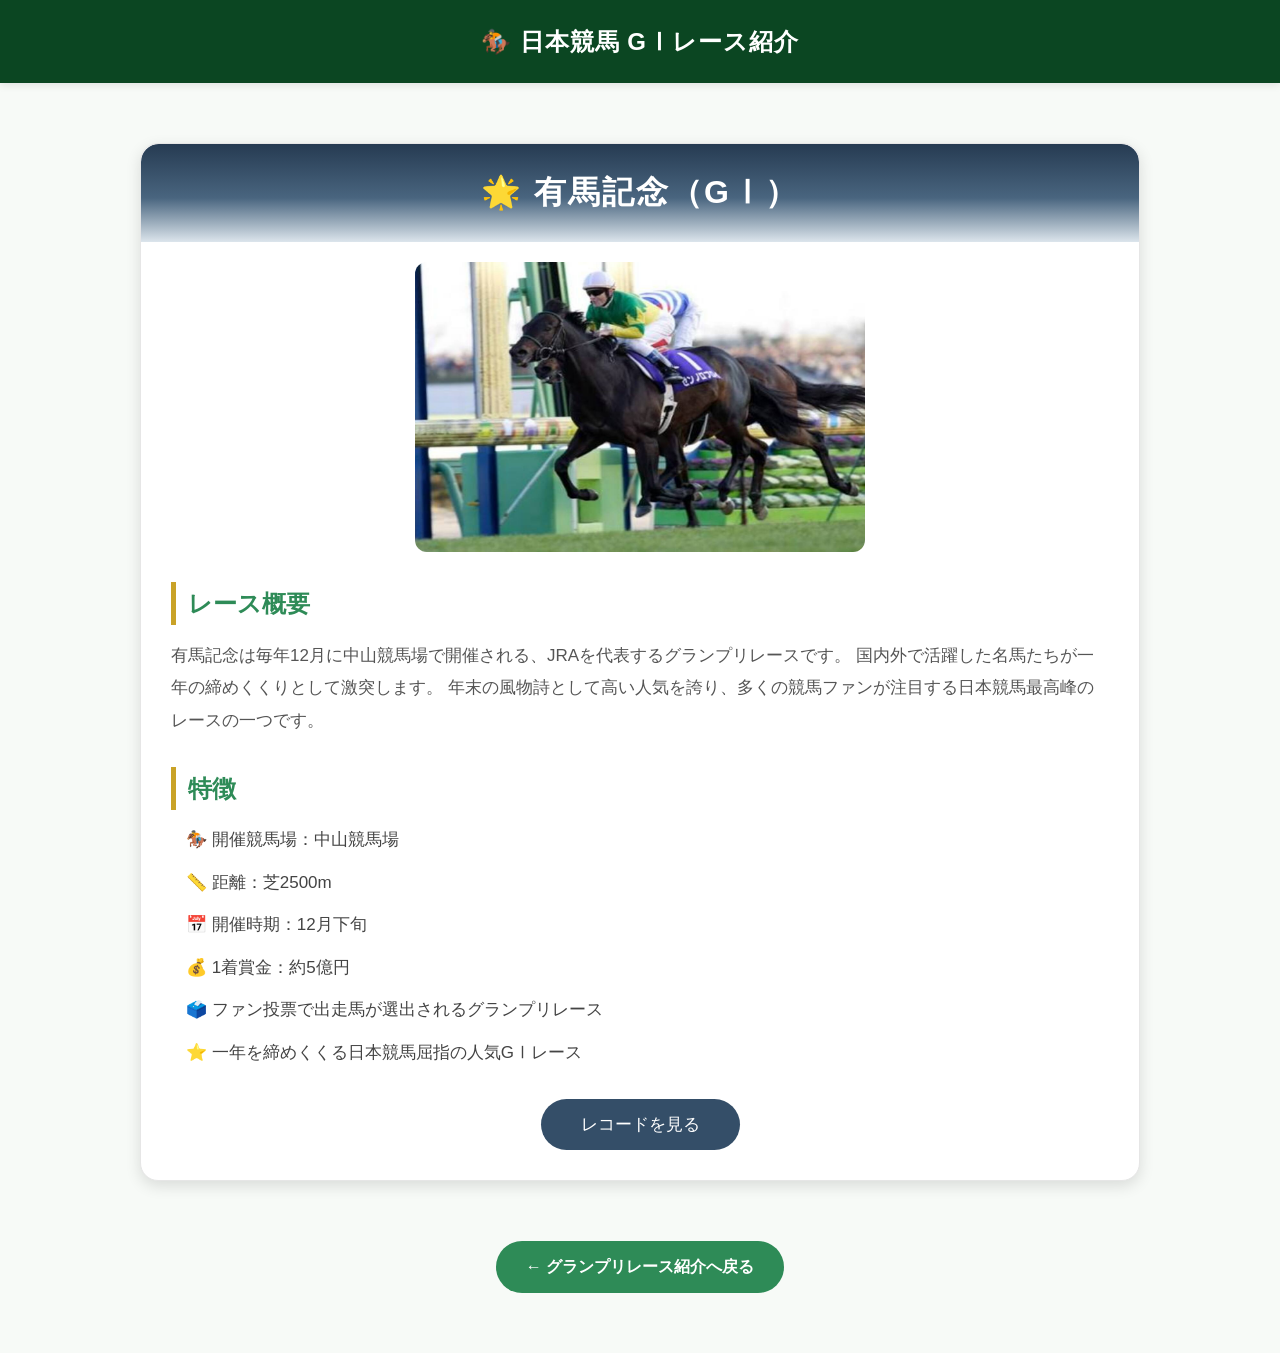
==== arima.html @ 8b12af75 "Add files via upload" ====
<!DOCTYPE html>
<html lang="ja">

<head>
    <meta charset="UTF-8">
    <title>有馬記念</title>
    <link rel="stylesheet" href="style.css">
</head>

<body>

<header class="subHeader">
    <h1>🏇 日本競馬 GⅠレース紹介</h1>
</header>

<div class="card">

    <h2>🌟 有馬記念（GⅠ）</h2>

    <img src="img/ゼンノロブロイ.jpg" class="detailImage" alt="有馬記念">

    <h3>レース概要</h3>

    <p>
        有馬記念は毎年12月に中山競馬場で開催される、JRAを代表するグランプリレースです。
        国内外で活躍した名馬たちが一年の締めくくりとして激突します。
        年末の風物詩として高い人気を誇り、多くの競馬ファンが注目する日本競馬最高峰のレースの一つです。
    </p>

    <h3>特徴</h3>

    <ul>
        <li>🏇 開催競馬場：中山競馬場</li>
        <li>📏 距離：芝2500m</li>
        <li>📅 開催時期：12月下旬</li>
        <li>💰 1着賞金：約5億円</li>
        <li>🗳️ ファン投票で出走馬が選出されるグランプリレース</li>
        <li>⭐ 一年を締めくくる日本競馬屈指の人気GⅠレース</li>
    </ul>

    <button class="recordBtn" onclick="toggleRecord('record6', this)">
    レコードを見る
    </button>

    <div class="record" id="record6">
        <div class="recordBox">
            <div class="recordText">
                <p><strong>⏱ レコードタイム</strong><br>2分29秒5</p>
                <p><strong>🐎 記録した馬</strong><br>ゼンノロブロイ</p>
                <p><strong>🏇 騎手</strong><br>Ｏ.ペリエ</p>
                <p><strong>📅 達成年</strong><br>2004年</p>
            </div>
            <div class="recordImage">
                <iframe
                    src="https://www.youtube.com/embed/xOiXcCdcFXk"
                    title="有馬記念 レコード動画"
                    allow="accelerometer; autoplay; clipboard-write; encrypted-media; gyroscope; picture-in-picture"
                    allowfullscreen>
                </iframe>
            </div>
        </div>
    </div>
</div>

<a href="index.html#Guranpuri-races" class="backBtn">
    ← グランプリレース紹介へ戻る
</a>

<button id="pageTopBtn" onclick="window.scrollTo({top: 0, behavior: 'smooth'});">▲</button>

</body>

<script src="script.js"></script>

</html>
---- style.css ----
/* ==========================================
   全体・共通設定
   ========================================== */
*{
    margin:0;
    padding:0;
    box-sizing:border-box;
}

html{
    /* リンクをクリックした時に滑らかにスクロールさせる設定 */
    scroll-behavior:smooth;
}

body{
    font-family:"Yu Gothic","Meiryo",sans-serif;
    background:#f7faf7;
    color:#444;
    line-height:1.8;
}


/* ==========================================
   メインビジュアル（ヒーローヘッダー）
   ========================================== */
.hero{
    position:relative;
    width:100%;
    height:600px;
    overflow:hidden;
    background-size:cover;
    background-position:center 17%;
    background-repeat:no-repeat;
    transition:background-image .5s ease;
}

/* 4枚の画像を横一列に並べるための設定 */
.heroSlider {
    display: flex;
    width: 500%;
    height: 100%;
    transition: transform 0.8s ease-in-out;
}

/* 1枚1枚のスライドの大きさを固定 */
.slide {
    width: 100%;
    height: 100%;
    background-size: cover;
    background-position: center 17%;
    background-repeat: no-repeat;
}

/* 画像の上に薄い黒のモヤをかけて文字を読みやすくするレイヤー */
.heroOverlay{
    position:absolute;
    inset:0;
    background:rgba(0,0,0,.20);
}

/* メイン画像の中央に配置するタイトル文字 */
.heroText{
    position:absolute;
    top:50%;
    left:50%;
    transform:translate(-50%,-50%);
    width:100%;
    text-align:center;
    color:white;
    z-index:2;
}

.heroText h1{
    font-size:56px;
    margin-bottom:15px;
    text-shadow:2px 2px 10px rgba(0,0,0,.5);
}

.heroText p{
    font-size:24px;
    letter-spacing:2px;
}

/* スライダーの「前へ」「次へ」矢印ボタン */
.prev,
.next{
    position:absolute;
    top:50%;
    transform:translateY(-50%);
    width:42px;
    height:42px;
    border:none;
    border-radius:50%;
    background:rgba(255,255,255,.75);
    color:#2E8B57;
    font-size:22px;
    cursor:pointer;
    z-index:3;
    transition:.3s;
}

.prev{
    left:20px;
}

.next{
    right:20px;
}

/* 矢印ボタンにホバーした時の演出 */
.prev:hover,
.next:hover{
    background:white;
    transform:translateY(-50%) scale(1.05);
}

/* スライダー下部にある現在地を示すドット（丸ぽち）の並び */
.dots{
    position:absolute;
    bottom:25px;
    left:50%;
    transform:translateX(-50%);
    display:flex;
    gap:12px;
    z-index:3;
}

.dot{
    width:10px;
    height:10px;
    border-radius:50%;
    background:rgba(255,255,255,.5);
    transition:.3s;
    cursor:pointer;
}

/* 現在表示中のスライドに対応するドットの強調表示 */
.dot.active{
    background:white;
    transform:scale(1.2);
}


/* ==========================================
   ナビゲーションメニュー
   ========================================== */
nav{
    background:white;
    border-bottom:1px solid #ddd;
}

/* メニューのリンクを中央に横並びにする設定 */
nav ul{
    list-style:none;
    display:flex;
    justify-content:center;
}

nav li{
    margin:0 20px;
}

nav a{
    display:block;
    padding:18px;
    text-decoration:none;
    color:#2E8B57;
    font-weight:bold;
    transition:.3s;
}

/* メニューにカーソルを乗せた時に金色に変える設定 */
nav a:hover{
    color:#d4af37;
}


/* ==========================================
   イントロダクション（GⅠとは）
   ========================================== */
/* 文章と画像を左右に綺麗に並べる設定 */
.intro{
    width:90%;
    max-width:1100px;
    margin:60px auto;
    display:flex;
    justify-content:space-between;
    align-items:center;
    gap:40px;
}

.introText{
    flex:1;
}

.introText h2{
    color:#344E68;
    font-size:34px;
    margin-bottom:20px;
    border-left:6px ;
    padding-left:15px;
}

.introText p{
    font-size:18px;
}

.introImage{
    flex:1;
    text-align:center;
}

/* 右側の紹介画像に角丸と軽い影をつける */
.introImage img{
    width:100%;
    max-width:380px;
    border-radius:15px;
    box-shadow:0 5px 15px rgba(0,0,0,.15);
}


/* ==========================================
   競馬の基礎知識（馬場・距離の違い）
   ========================================== */
.knowledgeSection {
    max-width: 1200px;
    margin: 60px auto;
    padding: 0 20px;
}

.sectionTitleContainer {
    text-align: center;
    margin-bottom: 40px;
}

.sectionTitleContainer h2 {
    font-size: 26px;
    color: #0b4622;
    margin-bottom: 10px;
}

/* 「馬場」と「距離」の2つのカードを左右に並べる設定 */
.knowledgeGrid {
    display: flex;
    flex-wrap: wrap;
    gap: 30px;
    justify-content: center;
}

/* 白背景の解説ボックス（カード風） */
.knowledgeCard {
    background: #fff;
    border-radius: 12px;
    box-shadow: 0 4px 15px rgba(0,0,0,0.08);
    padding: 30px;
    width: calc(50% - 15px);
    min-width: 320px;
    box-sizing: border-box;
}

.knowledgeCard h3 {
    font-size: 20px;
    color: #333;
    border-bottom: 2px solid #0b4622;
    padding-bottom: 10px;
    margin-top: 0;
    margin-bottom: 15px;
}

.knowledgeIntro {
    color: #666;
    font-size: 15px;
    line-height: 1.6;
}

/* 芝・ダート・障害の比較テーブル */
.knowledgeTable {
    width: 100%;
    border-collapse: collapse;
    margin: 20px 0;
    font-size: 15px;
}

.knowledgeTable th, .knowledgeTable td {
    border: 1px solid #ddd;
    padding: 12px;
    text-align: left;
}

.knowledgeTable th {
    background-color: #f9f9f9;
    color: #444;
    width: 30%;
}

/* 馬場ごとの特徴をまとめた緑枠の補足エリア */
.knowledgeDesc {
    font-size: 14px;
    color: #555;
    line-height: 1.7;
    background: #f5fcf7;
    padding: 15px;
    border-left: 4px solid #0b4622;
    border-radius: 0 8px 8px 0;
}

/* 距離別リスト（スプリント〜長距離） */
.distanceList {
    list-style: none;
    padding: 0;
    margin: 0;
}

/* 各距離の区切りを点線にする設定 */
.distanceList li {
    margin-bottom: 18px;
    padding-bottom: 15px;
    border-bottom: 1px dashed #eee;
}

.distanceList li:last-child {
    margin-bottom: 0;
    padding-bottom: 0;
    border-bottom: none;
}

.distanceList strong {
    display: block;
    font-size: 16px;
    color: #0b4622;
    margin-bottom: 5px;
}

.distanceList span {
    font-size: 14px;
    color: #555;
    line-height: 1.6;
}

/* タブレット・スマホ用のレスポンシブ対応 */
@media (max-width: 768px) {
    .knowledgeCard {
        width: 100%;
    }
}


/* ==========================================
   レスポンシブ：トップページ共通
   ========================================== */
@media(max-width:900px){

    .heroText h1{
        font-size:40px;
    }

    /* 画面が狭くなったら左右並びを縦並びに切り替える */
    .intro{
        flex-direction:column;
    }

    nav ul{
        flex-wrap:wrap;
    }

}


/* ==========================================
   クラシック三冠・牝馬三冠セクション
   ========================================== */
.classic{
    width:90%;
    max-width:1200px;
    margin:70px auto;
}

/*クラシック三冠のタイトル*/
.classic > h2{
    text-align:center;
    font-size:36px;
    color:#2E8B57;
    margin-bottom:40px;
}

/*クラシック三冠とは*/
.classicExplanation{
    width:90%;
    max-width:1100px;
    margin:60px auto;
}

.classicExplanation h3{
    color:#344E68;
    font-size:34px;
    margin-bottom:20px;
    padding-left:15px;
}

.classicExplanation p{
    font-size:18px;
    line-height:1.8;
    color:#444;
}

.classicText{
    font-size:17px;
    line-height:1.9;
    color:#555;
    margin-bottom:15px;
}

.classicText strong{
    color:#2E8B57;
}

/*クラシック三冠馬*/
.tripleCrownHorses{
    width:90%;
    max-width:1100px;
    margin:70px auto;
}

.tripleCrownHorses > h3{
    color:#C9A227;
    font-size:28px;
    text-align:center;
    margin-bottom:15px;
    border-left:none;
    padding-left:0;
}

.horseIntro{
    font-size:17px;
    line-height:1.9;
    color:#555;
    text-align:center;
    margin-bottom:30px;
}

/* 3頭の歴代三冠馬をきれいに3列で並べるグリッド設定 */
.horseGrid{
    display:grid;
    grid-template-columns:repeat(3, 1fr);
    gap:25px;
    max-width:1000px;
    margin:0 auto;
}

/* 三冠馬の個別カードデザイン */
.horseCard{
    background:#fff;
    border-radius:15px;
    overflow:hidden;
    border:1px solid #e5e5e5;
    box-shadow:0 4px 12px rgba(0,0,0,.12);
    transition:.3s;
}

/* 馬カードに触れたときに少し浮き上がらせる演出 */
.horseCard:hover{
    transform:translateY(-6px);
    box-shadow:0 10px 20px rgba(0,0,0,.18);
}

.horseCard img{
    width:100%;
    height:160px;
    object-fit:cover;
}

.horseCardText{
    padding:15px;
}

.horseCardText h4{
    text-align:center;
    color:#344E68;
    font-size:21px;
    margin-bottom:3px;
}

.horseCardText span{
    display:block;
    text-align:center;
    color:#888;
    font-size:14px;
    margin-bottom:10px;
}

.horseCardText p{
    font-size:15px;
    line-height:1.7;
    color:#555;
    margin:0;
}

/* 中画面（タブレット等）用：3列から2列に変える設定 */
@media(max-width:1000px){

    .horseGrid{
        grid-template-columns:repeat(2,1fr);
    }

}

/* スマホ用：縦1列に潰して文字サイズを調整する設定 */
@media(max-width:700px){

    .classic{
        width:90%;
    }

    .classic > h2{
        font-size:30px;
    }

    .classicExplanation{
        padding:25px 20px;
    }

    .classicExplanation > h3{
        font-size:24px;
    }

    .classicText{
        font-size:16px;
    }

    .horseGrid{
        grid-template-columns:1fr;
    }

    .tripleCrownHorses > h3{
        font-size:24px;
    }

    .horseCard img{
        height:240px;
    }
}

@media(max-width:700px){

    .horseGrid{
        grid-template-columns:1fr;
        max-width:400px;
    }

    .horseCard img{
        height:200px;
    }

}

/*クラシック三冠レース*/
.classicRaces{
    width:90%;
    max-width:1200px;
    margin:70px auto;
}

.classicRaces > h3{
    color:#2E8B57;
    font-size:28px;
    text-align:center;
    margin-bottom:15px;
    border-left:none;
    padding-left:0;
}

.classicRacesIntro{
    text-align:center;
    font-size:17px;
    line-height:1.9;
    color:#555;
    margin-bottom:35px;
}

/*牝馬三冠*/
.femaleTripleIntro{
    margin-top:80px;
    margin-bottom:60px;
}

.femaleTripleHorses{
    margin-bottom:70px;
}

.femaleTripleRaces{
    width:90%;
    max-width:1200px;
    margin:70px auto;
}

.femaleTripleRaces > h3{
    color:#2E8B57;
    font-size:28px;
    text-align:center;
    margin-bottom:15px;
}

.classicRacesIntro{
    font-size:17px;
    line-height:1.9;
    color:#555;
    text-align:center;
    margin-bottom:30px;
}


/* ==========================================
   代表GⅠレース：選択メニュー（カード一覧）
   ========================================== */
.menu{
    width:90%;
    max-width:1200px;
    margin:70px auto;
}

.menu h2{
    text-align:center;
    font-size:36px;
    color:#2E8B57;
    margin-bottom:40px;
}

/* 主要レースの選択カードを等間隔で綺麗に並べる設定 */
.menuGrid {
    display: flex;
    flex-wrap: wrap;
    justify-content: center;
    gap: 30px;
    max-width: 1200px;
    margin: 0 auto;
}

/* カード全体がリンクボタンとして機能するようにする設定 */
.raceMenu{
    text-decoration:none;
    color:inherit;
    width: calc(33.333% - 20px);
    min-width: 280px;
}

.menuCard{
    background:#fff;
    border-radius:15px;
    overflow:hidden;
    box-shadow:0 4px 12px rgba(0,0,0,.12);
    transition:0.3s;
    border:1px solid #e5e5e5;
}

.menuCard:hover{
    transform:translateY(-8px);
    box-shadow:0 12px 25px rgba(0,0,0,.2);
}

.menuCard img{
    width:100%;
    height:180px;
    object-fit:cover;
}

.menuCard h3{
    text-align:center;
    color:#344E68;
    margin:15px 0 10px;
    font-size:24px;
}

.menuCard p{
    text-align:center;
    color:#666;
    line-height:1.7;
    padding-bottom:20px;
}

/* カードの一番下に自動で「クリックして詳細を見る」の帯を差し込む設定 */
.menuCard::after{
    content:"クリックして詳細を見る";
    display:block;
    text-align:center;
    background:#EEF2F5;
    color:#344E68;
    padding:12px;
    font-weight:bold;
    transition:.3s;
}

/* カードに触れた時に下の帯の色を反転させる演出 */
.menuCard:hover::after{
    background:#344E68;
    color:white;
}


/* ==========================================
   各レース詳細ページ・個別カード
   ========================================== */
.card{
    width:90%;
    max-width:1000px;
    margin:60px auto;
    background:#fff;
    border-radius:18px;
    overflow:hidden;
    box-shadow:0 5px 15px rgba(0,0,0,.12);
    border:1px solid #e6e6e6;
}

/* 各レースタイトルの背景を綺麗なグラデーションにする設定 */
.card h2{
    width:100%;
    margin:0;
    padding:20px 0;
    text-align:center;
    font-size:32px;
    color:#fff;

    background:linear-gradient(to bottom,
        #263B52 0%,
        #49657F 55%,
        #DCE5EC 100%);

    border-radius:18px 18px 0 0;
    box-shadow:none;
    letter-spacing:2px;
}

.detailImage{
    width:100%;
    max-width:450px;
    height:290px;
    display:block;
    margin:20px auto;
    object-fit:cover;
    border-radius:12px;
}

/* レース概要などの小見出しの左側に金色のアクセント線を引く */
.card h3{
    color:#2E8B57;
    font-size:24px;
    margin:30px 30px 15px;
    border-left:5px solid #C9A227;
    padding-left:12px;
}

.card p{
    margin:0 30px 25px;
    font-size:17px;
    line-height:1.9;
    color:#555;
}

.card ul{
    margin:0 45px 30px;
}

.card li{
    margin-bottom:12px;
    font-size:17px;
    line-height:1.8;
}

/* 「レースレコードを見る」ボタンのデザイン */
.card button{
    display:block;
    margin:30px auto;
    padding:14px 40px;
    background:#344E68;
    color:white;
    border:none;
    border-radius:30px;
    font-size:17px;
    cursor:pointer;
    transition:.3s;
}

.card button:hover{
    background:#C9A227;
    transform:scale(1.05);
}


/* ==========================================
   レースレコード（開閉コンテンツ・アコーディオン）
   ========================================== */
/* 最初は高さを0にして非表示にしておく設定 */
.record{
    max-height:0;
    overflow:hidden;
    opacity:0;
    width:85%;
    margin:0 auto;
    padding:0 18px;
    text-align:left;
    background:#eef8ef;
    border-left:none;
    border-radius:10px;
    color:#2E8B57;
    transition:max-height .6s ease,opacity .5s ease,padding .5s ease,margin .5s ease;
}

/* ボタンが押された時、JavaScriptでこのクラスをつけて下にするっと広げる */
.record.show{
    max-height:800px;
    opacity:1;
    padding:25px;
    margin:0 auto 35px;
}

/* レコード情報を左右（テキストと動画窓）に配置 */
.recordBox{
    display:flex;
    align-items:center;
    justify-content:space-between;
    gap:40px;
}

.recordText{
    flex:0 0 40%;
    text-align:center;
}

.recordText p{
    margin:0 0 25px;
    font-size:17px;
    color:#555;
}

.recordText strong{
    color:#2E8B57;
    font-size:18px;
}

/* YouTubeなどの埋め込み動画エリア */
.recordImage{
    flex:0 0 55%;
    text-align:center;
}

.recordImage iframe{
    width:100%;
    max-width:480px;
    height:300px;
    border:none;
    border-radius:12px;
}

.imageCaption{
    margin-top:10px;
    font-size:14px;
    color:#666;
}

/*  詳細カードのアニメーション */
.card{
    transition:.3s;
}

.card:hover{
    transform:translateY(-6px);
    box-shadow:0 12px 25px rgba(0,0,0,.18);
}

/* 「一覧に戻る」ボタン */
.backBtn{
    display:table;
    margin:40px auto 60px;
    padding:12px 30px;
    background:#2E8B57;
    color:#fff;
    text-decoration:none;
    border-radius:30px;
    font-weight:bold;
    transition:.3s;
}

.backBtn:hover{
    background:#d4af37;
    transform:translateY(-2px);
}


/* ==========================================
   補助コンポーネント（ページトップ・スクロール演出）
   ========================================== */
/* 画面右下に常駐する「▲」ボタン（最初は消しておく） */
#pageTopBtn {
    position: fixed;
    bottom: 20px;
    right: 20px;
    width: 50px;
    height: 50px;
    border-radius: 50%;
    background-color: #0b4622;
    color: white;
    border: none;
    cursor: pointer;
    box-shadow: 0 4px 10px rgba(0,0,0,0.3);
    font-size: 18px;
    transition: transform 0.3s opacity 0.3s;
    z-index: 100;
    opacity: 0;
    pointer-events: none;
}

/* ある程度スクロールしたらJavaScriptで表示させるためのクラス */
#pageTopBtn.show {
    opacity: 1;
    pointer-events: auto;
}

#pageTopBtn:hover {
    transform: scale(1.1);
}

/* 下からふわっと浮き上がってくるスクロール演出用の初期状態 */
.scrollReveal{
    opacity:0;
    transform:translateY(60px);
    transition:
        opacity .8s ease,
        transform .8s ease;
}

/* 画面内に入ってきたらこのクラスをつけて表示させる */
.scrollReveal.show{
    opacity:1;
    transform:translateY(0);
}

/* 三冠馬のカードが左から順番に時間差で表示されるようにするディレイ設定 */
.horseCard:nth-child(1){
    transition-delay:.2s;
}

.horseCard:nth-child(2){
    transition-delay:.5s;
}

.horseCard:nth-child(3){
    transition-delay:.8s;
}
   
/* 詳細ページの簡易ヘッダー */
.subHeader {
    background-color: #0b4622; 
    color: white;
    text-align: center;
    padding: 20px 10px;
    box-shadow: 0 2px 8px rgba(0,0,0,0.1);
}

.subHeader h1 {
    font-size: 24px;
    letter-spacing: 1px;
}

/* 動画の比率を16:9に保ちつつスマホ画面に収める設定 */
.recordImage iframe {
    width: 100%;
    max-width: 480px;
    aspect-ratio: 16 / 9;
    height: auto;
    border: none;
    border-radius: 12px;
    box-shadow: 0 4px 10px rgba(0,0,0,0.15);
}

.card ul {
    list-style: none;
    padding-left: 0;
}

.card li {
    margin-bottom: 12px;
    font-size: 17px;
    line-height: 1.8;
}

/* ==========================================
   ホバーエフェクト（カードの動き）
   ========================================== */

/* レース紹介カードのホバー */
.raceMenu {
    display: block;
    text-decoration: none;
    transition: transform 0.3s ease, box-shadow 0.3s ease;
}

.raceMenu:hover {
    transform: translateY(-7px);
}

.menuCard, .horseCard {
    overflow: hidden; 
}

/* カード内の画像ホバー */
.menuCard img, .horseCard img {
    transition: transform 0.3s ease;
}

.raceMenu:hover .menuCard img,
.horseCard:hover img {
    transform: scale(1.06);
}

/* 三冠馬カードのホバー（浮き上がり） */
.horseCard {
    transition: transform 0.3s ease, box-shadow 0.3s ease;
}

.horseCard:hover {
    transform: translateY(-5px);
}

/* ==========================================
   フッターエリア
   ========================================== */
footer {
    background-color: #111;
    color: #ccc;    
    text-align: center;
    padding: 20px 10px;
    margin-top: 50px;
    font-size: 14px;
}

body {
    cursor: url('img/cursor.png') 0 0, auto;
}

/* リンクやボタンの上に乗ったときは指マークにする */
a, button, .raceMenu {
    cursor: pointer;
}

/* ==========================================
   スマートフォン・タブレット向け（レスポンシブ）
   ========================================== */
@media(max-width:768px){

    /* レコード開閉部分をスマホでは縦並びにする */
    .recordBox{
        flex-direction:column;
    }

    .recordImage img{
        max-width:100%;
        height:220px;
    }
}

@media(max-width:1000px){

    .menuGrid{
        grid-template-columns:repeat(2,1fr);
    }

}

@media(max-width:700px){

    .menuGrid{
        grid-template-columns:1fr;
    }
}

/* スマホでの見栄えを整えるための細かい文字サイズ・高さ調整 */
@media(max-width:768px){

    .hero{
    height:350px;
    }

    .heroText h1{
    font-size:34px;
    }

    .heroText p{
    font-size:18px;
    }

    .prev,
    .next{
    width:45px;
    height:45px;
    font-size:24px;
    }

    .card h2{
        font-size:26px;
    }

    .detailImage{
        height:220px;
    }

    .card h3{
        font-size:22px;
    }

    .card p,
    .card li{
        font-size:16px;
    }

}


/* ==========================================
   アニメーション用キーフレーム定義
   ========================================== */
/* メイン画像を横に滑らせるための動く幅の定義 */
@keyframes slide{

    0%{
        transform:translateX(0);
    }

    100%{
        transform:translateX(-400vw);
    }

}
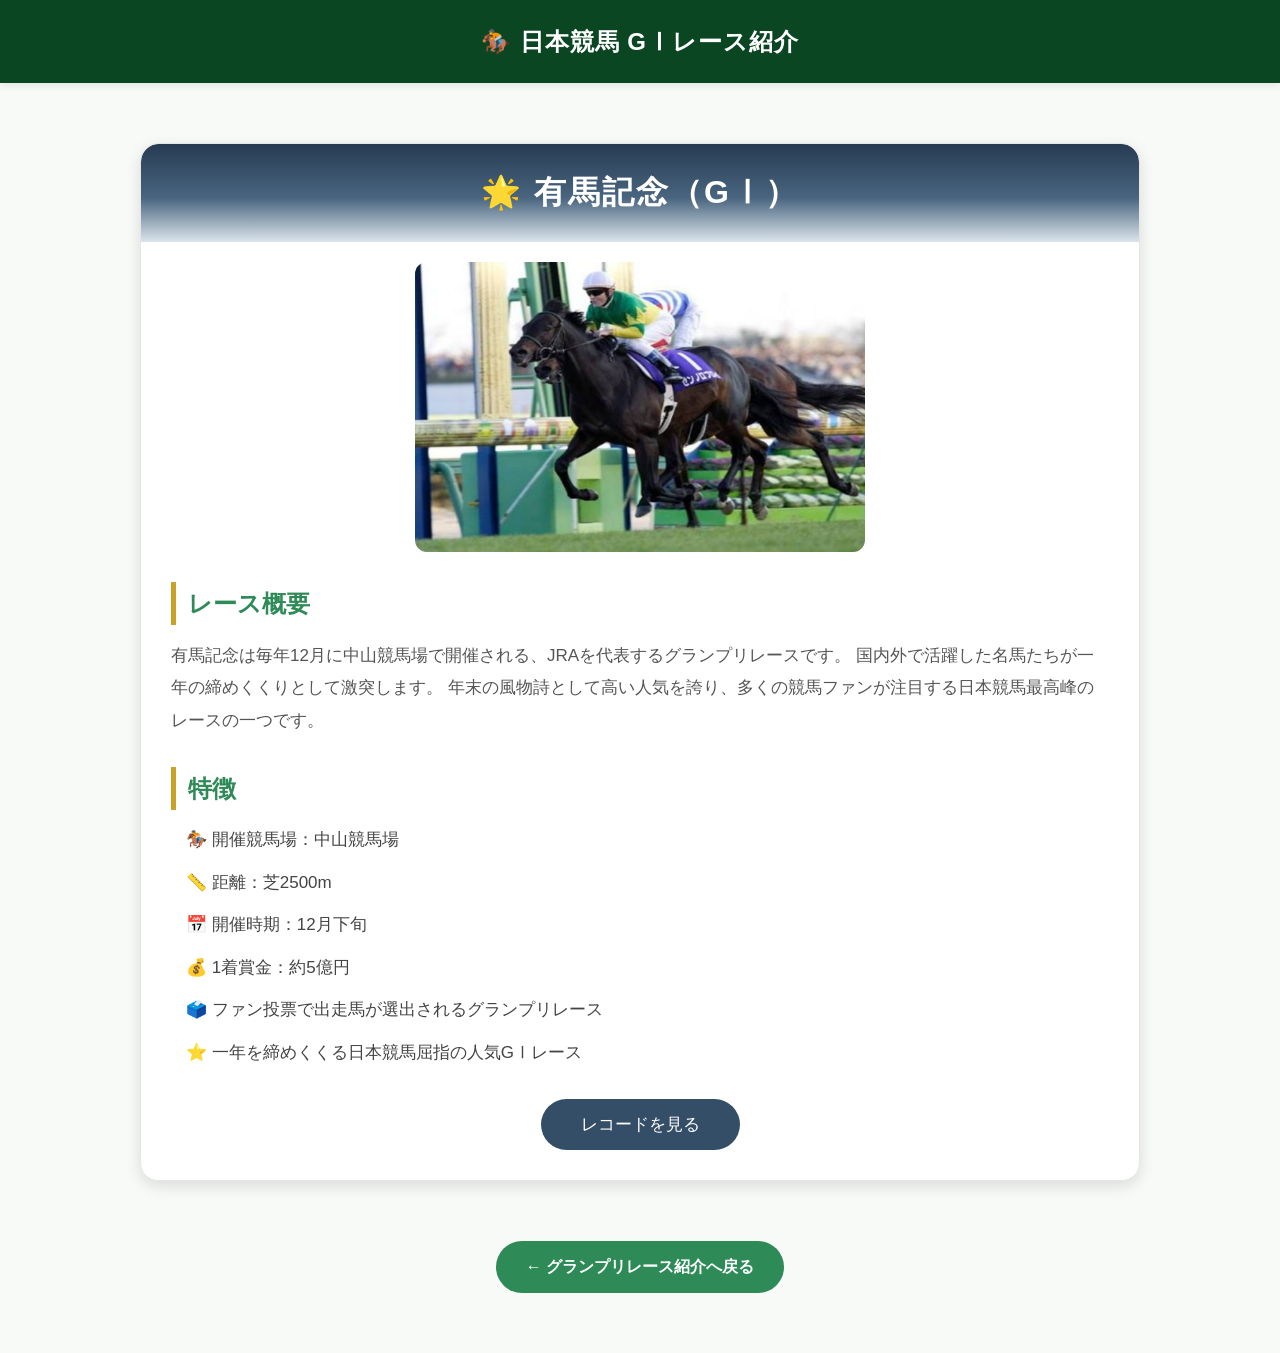
==== commit d3f855b8: "Add files via upload" ====
--- a/arima.html
+++ b/arima.html
@@ -3,32 +3,35 @@
 
 <head>
     <meta charset="UTF-8">
+    <!-- ページのタイトル -->
     <title>有馬記念</title>
     <link rel="stylesheet" href="style.css">
 </head>
 
-<body>
+<body class="season-gold">
 
+<!-- サブページ用のヘッダー領域 -->
 <header class="subHeader">
     <h1>🏇 日本競馬 GⅠレース紹介</h1>
 </header>
 
+<!-- メインコンテンツカード -->
 <div class="card">
 
     <h2>🌟 有馬記念（GⅠ）</h2>
 
     <img src="img/ゼンノロブロイ.jpg" class="detailImage" alt="有馬記念">
 
+    <!-- レース概要セクション -->
     <h3>レース概要</h3>
-
     <p>
         有馬記念は毎年12月に中山競馬場で開催される、JRAを代表するグランプリレースです。
         国内外で活躍した名馬たちが一年の締めくくりとして激突します。
         年末の風物詩として高い人気を誇り、多くの競馬ファンが注目する日本競馬最高峰のレースの一つです。
     </p>
 
+    <!-- レースの特徴・詳細データリスト -->
     <h3>特徴</h3>
-
     <ul>
         <li>🏇 開催競馬場：中山競馬場</li>
         <li>📏 距離：芝2500m</li>
@@ -38,18 +41,22 @@
         <li>⭐ 一年を締めくくる日本競馬屈指の人気GⅠレース</li>
     </ul>
 
+    <!-- レコード開閉ボタン -->
     <button class="recordBtn" onclick="toggleRecord('record6', this)">
     レコードを見る
     </button>
 
+    <!-- アコーディオン開閉するレコード詳細エリア -->
     <div class="record" id="record6">
         <div class="recordBox">
+            <!-- レコード情報のテキスト部分 -->
             <div class="recordText">
                 <p><strong>⏱ レコードタイム</strong><br>2分29秒5</p>
                 <p><strong>🐎 記録した馬</strong><br>ゼンノロブロイ</p>
                 <p><strong>🏇 騎手</strong><br>Ｏ.ペリエ</p>
                 <p><strong>📅 達成年</strong><br>2004年</p>
             </div>
+            <!-- 埋め込みYouTube動画エリア -->
             <div class="recordImage">
                 <iframe
                     src="https://www.youtube.com/embed/xOiXcCdcFXk"
@@ -62,10 +69,12 @@
     </div>
 </div>
 
+<!-- トップページの該当セクションへ戻るボタン -->
 <a href="index.html#Guranpuri-races" class="backBtn">
     ← グランプリレース紹介へ戻る
 </a>
 
+<!-- ページ最上部へスムーズスクロールするボタン -->
 <button id="pageTopBtn" onclick="window.scrollTo({top: 0, behavior: 'smooth'});">▲</button>
 
 </body>
--- a/style.css
+++ b/style.css
@@ -1042,6 +1042,161 @@
 }
 
 /* ==========================================
+   レコード達成時の電撃フラッシュ演出
+   ========================================== */
+.record-hit {
+    color: #e63946;
+    font-weight: bold;
+    display: inline-block;
+    position: relative;
+    animation: 
+        lightning 0.4s ease-out forwards,
+        pop 0.3s ease-out forwards;
+}
+
+/*  電撃フラッシュ＆オーラが弾けるアニメーション */
+@keyframes lightning {
+    0% {
+        color: #ffffff;
+        filter: brightness(2);
+        text-shadow: 
+            0 0 5px #fff, 
+            0 0 10px #e63946, 
+            0 0 20px #e63946, 
+            0 0 40px #e63946;
+    }
+    20% {
+        color: #fff4f4;
+        text-shadow: 
+            0 0 10px #e63946, 
+            0 0 30px #e63946, 
+            0 0 60px #e63946;
+    }
+    100% {
+        color: #e63946;
+        text-shadow: none;
+        filter: none;
+    }
+}
+
+@keyframes pop {
+    0% { transform: scale(1); }
+    30% { transform: scale(1.2); }
+    100% { transform: scale(1); }
+}
+
+/* ==========================================
+   背景の舞い落ちる演出エフェクト
+   ========================================== */
+/* 画面全体でエフェクトが動くエリア */
+.petal-container {
+    position: fixed;
+    top: 0;
+    left: 0;
+    width: 100vw;
+    height: 100vh;
+    pointer-events: none;
+    z-index: -1;
+    overflow: hidden;
+}
+
+/* 落ちるアイテムの共通設定 */
+.petal {
+    position: absolute;
+    top: -20px;
+    background-size: contain;
+    background-repeat: no-repeat;
+    animation: fall linear forwards;
+}
+
+/* 1. 桜の花びら */
+.season-sakura .petal {
+    width: 15px;
+    height: 15px;
+    background-color: #ffb7c5;
+    border-radius: 150px 0 150px 150px;
+    opacity: 0.8;
+}
+
+/* 2. 新緑の若葉（光の粒） */
+.season-green .petal {
+    width: 10px;
+    height: 14px;
+    background-color: #a7c957;
+    border-radius: 100px 0 100px 0; 
+    opacity: 0.7;
+}
+
+/* 3. ゴールドのきらきら星 */
+.season-gold .petal {
+    width: 12px;
+    height: 12px;
+    background-color: #ffb703;
+    clip-path: polygon(50% 0%, 61% 35%, 98% 35%, 68% 57%, 79% 91%,50% 70%, 21% 91%, 32% 57%, 2% 35%, 39% 35%); 
+    opacity: 0.9;
+}
+
+/* 4. もみじの落ち葉 */
+.season-autumn .petal {
+    width: 15px;
+    height: 15px;
+    background-color: #bc4749;
+    clip-path: polygon(50% 0%, 65% 20%, 85% 15%, 75% 40%, 100% 50%, 75% 60%, 85% 85%, 65% 80%, 50% 100%, 35% 80%, 15% 85%, 25% 60%, 0% 50%, 25% 40%, 15% 15%, 35% 20%);
+    opacity: 0.85;
+}
+
+/* ――― 舞い落ちるアニメーション ――― */
+@keyframes fall {
+    0% {
+        top: -20px;
+        transform: translateX(0) rotate(0deg);
+    }
+    100% {
+        top: 105vh;
+        transform: translateX(var(--drift)) rotate(var(--rotation));
+    }
+}
+
+/* ==========================================
+   スクロール連動：馬の足跡（蹄鉄画像）エフェクト
+   ========================================== */
+.hoofprint {
+    position: fixed;
+    width: 30px; 
+    height: 30px;
+    
+    /* 透過画像を背景として読み込む */
+    background-image: url('img/hoof.png');
+    background-size: contain;
+    background-repeat: no-repeat;
+    background-position: center;
+    
+    pointer-events: none;
+    z-index: 100; 
+    transform-origin: center;
+    animation: hoofFade 1.2s ease-out forwards;
+}
+
+/* 🐾 足跡が浮かび上がって消えるアニメーション */
+@keyframes hoofFade {
+    0% {
+        opacity: 0;
+        transform: scale(0.6) rotate(var(--hoof-rot));
+    }
+    15% {
+        opacity: 0.6;
+        transform: scale(1) rotate(var(--hoof-rot));
+    }
+    60% {
+        opacity: 0.7;
+    }
+    100% {
+        opacity: 0;
+        transform: scale(0.9) translateY(10px) rotate(var(--hoof-rot));
+    }
+}
+
+/* ==========================================
    スマートフォン・タブレット向け（レスポンシブ）
    ========================================== */
 @media(max-width:768px){
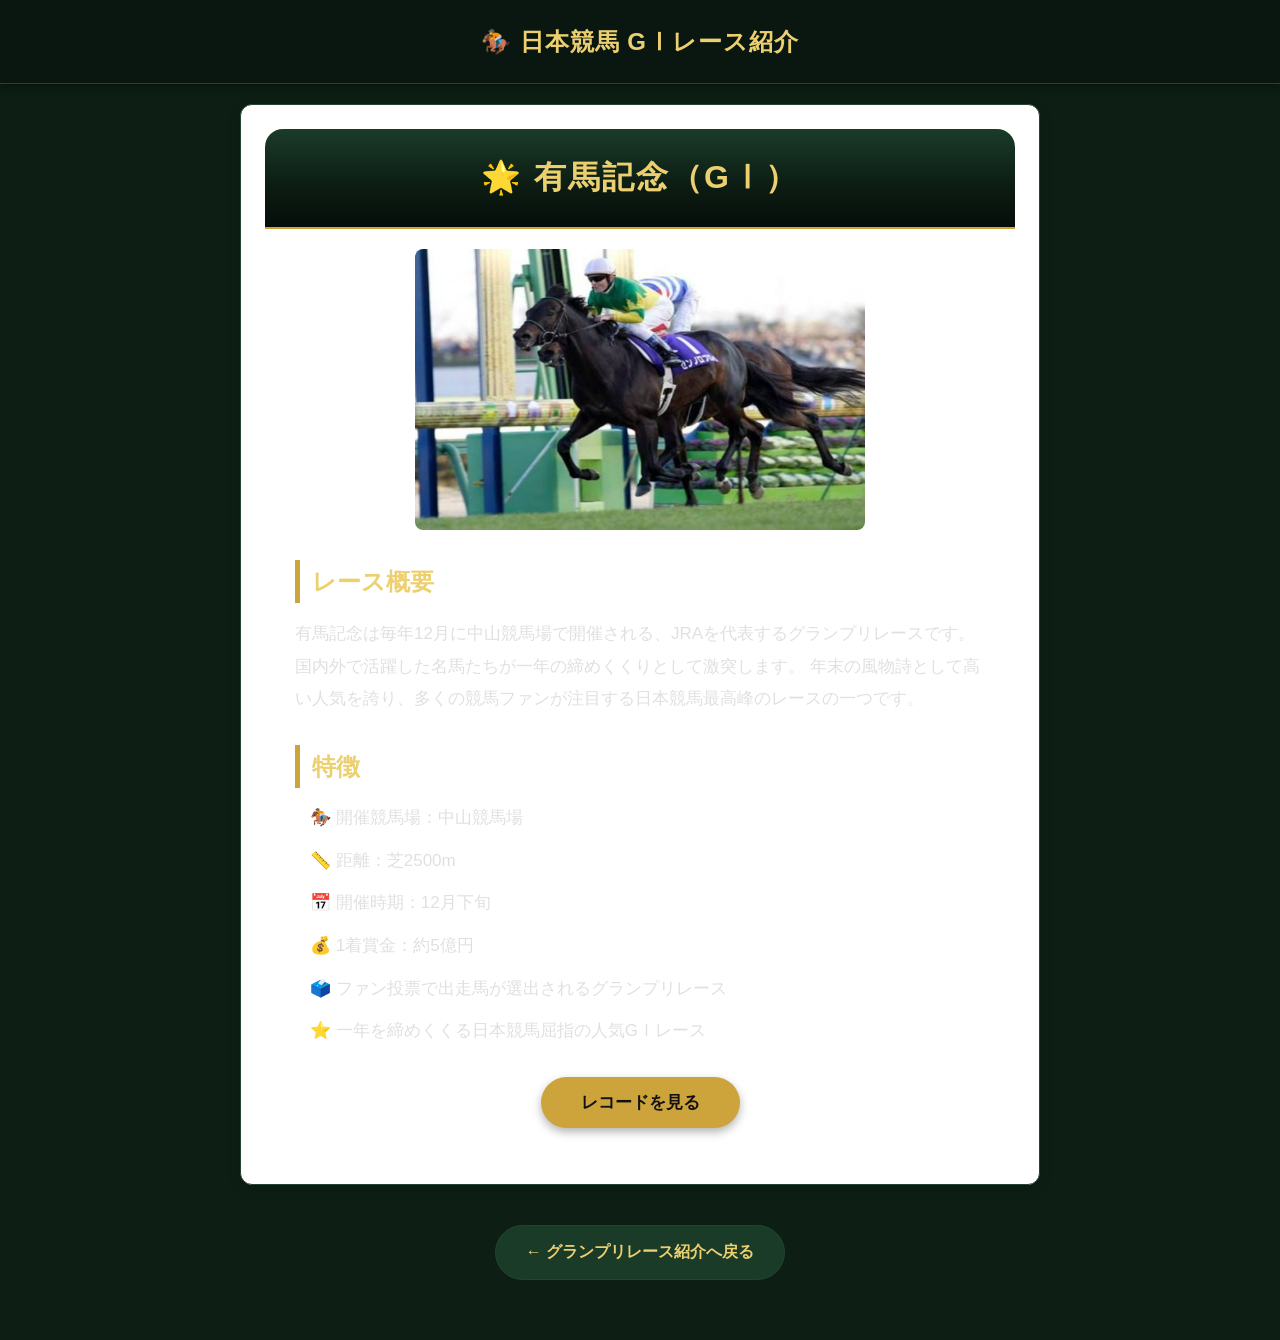
==== commit 85416dc5: "Add files via upload" ====
--- a/arima.html
+++ b/arima.html
@@ -3,9 +3,11 @@
 
 <head>
     <meta charset="UTF-8">
+    <meta name="viewport" content="width=device-width, initial-scale=1.0">
     <!-- ページのタイトル -->
     <title>有馬記念</title>
     <link rel="stylesheet" href="style.css">
+    <link rel="stylesheet" href="style2.css">
 </head>
 
 <body class="season-gold">
--- a/style.css
+++ b/style.css
@@ -1,27 +1,39 @@
-/* ==========================================
-   全体・共通設定
+/* ===================================================
+    カラーパレット設定：パターンA（JRAグリーン）
+   =================================================== */
+:root {
+    --bg-color: #0d1e14;       /* 画面全体の背景 */
+    --card-bg: #162e20;        /* レースカードの背景 */
+    --text-color: #ffffff;     /* 通常の文字 */
+    --sub-text: #d1d5db;        /* 説明文・補足テキスト */
+    --main-color: #ecd06f;     /* 見出し */
+    --accent-color: #cca43b;   /* ボタンや電撃カウンター */
+    --border-color: #234431;   /* 背景に馴染む枠線 */
+}
+
+/* ==========================================
+    全体・共通設定
    ========================================== */
 *{
     margin:0;
     padding:0;
     box-sizing:border-box;
+    overflow-wrap: break-word;
 }
 
 html{
-    /* リンクをクリックした時に滑らかにスクロールさせる設定 */
     scroll-behavior:smooth;
 }
 
 body{
     font-family:"Yu Gothic","Meiryo",sans-serif;
-    background:#f7faf7;
-    color:#444;
+    background:var(--bg-color);
+    color:var(--text-color);
     line-height:1.8;
 }
 
-
-/* ==========================================
-   メインビジュアル（ヒーローヘッダー）
+/* ==========================================
+    メインビジュアル（ヒーローヘッダー）
    ========================================== */
 .hero{
     position:relative;
@@ -49,13 +61,14 @@
     background-size: cover;
     background-position: center 17%;
     background-repeat: no-repeat;
+    object-fit: cover;
 }
 
 /* 画像の上に薄い黒のモヤをかけて文字を読みやすくするレイヤー */
 .heroOverlay{
     position:absolute;
     inset:0;
-    background:rgba(0,0,0,.20);
+    background:rgba(13, 30, 20, 0.45); 
 }
 
 /* メイン画像の中央に配置するタイトル文字 */
@@ -73,7 +86,8 @@
 .heroText h1{
     font-size:56px;
     margin-bottom:15px;
-    text-shadow:2px 2px 10px rgba(0,0,0,.5);
+    color: var(--main-color); 
+    text-shadow:2px 2px 12px rgba(0,0,0,.9);
 }
 
 .heroText p{
@@ -91,8 +105,8 @@
     height:42px;
     border:none;
     border-radius:50%;
-    background:rgba(255,255,255,.75);
-    color:#2E8B57;
+    background:rgba(255,255,255,.15);
+    color: #fff;
     font-size:22px;
     cursor:pointer;
     z-index:3;
@@ -110,11 +124,12 @@
 /* 矢印ボタンにホバーした時の演出 */
 .prev:hover,
 .next:hover{
-    background:white;
+    background:var(--accent-color); 
+    color: #111; 
     transform:translateY(-50%) scale(1.05);
 }
 
-/* スライダー下部にある現在地を示すドット（丸ぽち）の並び */
+/* スライダー下部にある現在地を示すドットの並び */
 .dots{
     position:absolute;
     bottom:25px;
@@ -129,24 +144,24 @@
     width:10px;
     height:10px;
     border-radius:50%;
-    background:rgba(255,255,255,.5);
+    background:rgba(255,255,255,.3);
     transition:.3s;
     cursor:pointer;
 }
 
 /* 現在表示中のスライドに対応するドットの強調表示 */
 .dot.active{
-    background:white;
+    background:var(--main-color);
     transform:scale(1.2);
 }
 
 
 /* ==========================================
-   ナビゲーションメニュー
+    ナビゲーションメニュー
    ========================================== */
 nav{
-    background:white;
-    border-bottom:1px solid #ddd;
+    background: #0a1710; 
+    border-bottom:1px solid var(--border-color);
 }
 
 /* メニューのリンクを中央に横並びにする設定 */
@@ -164,189 +179,19 @@
     display:block;
     padding:18px;
     text-decoration:none;
-    color:#2E8B57;
+    color:var(--text-color);
     font-weight:bold;
     transition:.3s;
 }
 
-/* メニューにカーソルを乗せた時に金色に変える設定 */
+/* メニューにカーソルを乗せた時の設定 */
 nav a:hover{
-    color:#d4af37;
-}
-
-
-/* ==========================================
-   イントロダクション（GⅠとは）
-   ========================================== */
-/* 文章と画像を左右に綺麗に並べる設定 */
-.intro{
-    width:90%;
-    max-width:1100px;
-    margin:60px auto;
-    display:flex;
-    justify-content:space-between;
-    align-items:center;
-    gap:40px;
-}
-
-.introText{
-    flex:1;
-}
-
-.introText h2{
-    color:#344E68;
-    font-size:34px;
-    margin-bottom:20px;
-    border-left:6px ;
-    padding-left:15px;
-}
-
-.introText p{
-    font-size:18px;
-}
-
-.introImage{
-    flex:1;
-    text-align:center;
-}
-
-/* 右側の紹介画像に角丸と軽い影をつける */
-.introImage img{
-    width:100%;
-    max-width:380px;
-    border-radius:15px;
-    box-shadow:0 5px 15px rgba(0,0,0,.15);
-}
-
-
-/* ==========================================
-   競馬の基礎知識（馬場・距離の違い）
-   ========================================== */
-.knowledgeSection {
-    max-width: 1200px;
-    margin: 60px auto;
-    padding: 0 20px;
-}
-
-.sectionTitleContainer {
-    text-align: center;
-    margin-bottom: 40px;
-}
-
-.sectionTitleContainer h2 {
-    font-size: 26px;
-    color: #0b4622;
-    margin-bottom: 10px;
-}
-
-/* 「馬場」と「距離」の2つのカードを左右に並べる設定 */
-.knowledgeGrid {
-    display: flex;
-    flex-wrap: wrap;
-    gap: 30px;
-    justify-content: center;
-}
-
-/* 白背景の解説ボックス（カード風） */
-.knowledgeCard {
-    background: #fff;
-    border-radius: 12px;
-    box-shadow: 0 4px 15px rgba(0,0,0,0.08);
-    padding: 30px;
-    width: calc(50% - 15px);
-    min-width: 320px;
-    box-sizing: border-box;
-}
-
-.knowledgeCard h3 {
-    font-size: 20px;
-    color: #333;
-    border-bottom: 2px solid #0b4622;
-    padding-bottom: 10px;
-    margin-top: 0;
-    margin-bottom: 15px;
-}
-
-.knowledgeIntro {
-    color: #666;
-    font-size: 15px;
-    line-height: 1.6;
-}
-
-/* 芝・ダート・障害の比較テーブル */
-.knowledgeTable {
-    width: 100%;
-    border-collapse: collapse;
-    margin: 20px 0;
-    font-size: 15px;
-}
-
-.knowledgeTable th, .knowledgeTable td {
-    border: 1px solid #ddd;
-    padding: 12px;
-    text-align: left;
-}
-
-.knowledgeTable th {
-    background-color: #f9f9f9;
-    color: #444;
-    width: 30%;
-}
-
-/* 馬場ごとの特徴をまとめた緑枠の補足エリア */
-.knowledgeDesc {
-    font-size: 14px;
-    color: #555;
-    line-height: 1.7;
-    background: #f5fcf7;
-    padding: 15px;
-    border-left: 4px solid #0b4622;
-    border-radius: 0 8px 8px 0;
-}
-
-/* 距離別リスト（スプリント〜長距離） */
-.distanceList {
-    list-style: none;
-    padding: 0;
-    margin: 0;
-}
-
-/* 各距離の区切りを点線にする設定 */
-.distanceList li {
-    margin-bottom: 18px;
-    padding-bottom: 15px;
-    border-bottom: 1px dashed #eee;
-}
-
-.distanceList li:last-child {
-    margin-bottom: 0;
-    padding-bottom: 0;
-    border-bottom: none;
-}
-
-.distanceList strong {
-    display: block;
-    font-size: 16px;
-    color: #0b4622;
-    margin-bottom: 5px;
-}
-
-.distanceList span {
-    font-size: 14px;
-    color: #555;
-    line-height: 1.6;
-}
-
-/* タブレット・スマホ用のレスポンシブ対応 */
-@media (max-width: 768px) {
-    .knowledgeCard {
-        width: 100%;
-    }
-}
-
-
-/* ==========================================
-   レスポンシブ：トップページ共通
+    color:var(--main-color); 
+}
+
+
+/* ==========================================
+    レスポンシブ：トップページ共通
    ========================================== */
 @media(max-width:900px){
 
@@ -362,531 +207,10 @@
     nav ul{
         flex-wrap:wrap;
     }
-
-}
-
-
-/* ==========================================
-   クラシック三冠・牝馬三冠セクション
-   ========================================== */
-.classic{
-    width:90%;
-    max-width:1200px;
-    margin:70px auto;
-}
-
-/*クラシック三冠のタイトル*/
-.classic > h2{
-    text-align:center;
-    font-size:36px;
-    color:#2E8B57;
-    margin-bottom:40px;
-}
-
-/*クラシック三冠とは*/
-.classicExplanation{
-    width:90%;
-    max-width:1100px;
-    margin:60px auto;
-}
-
-.classicExplanation h3{
-    color:#344E68;
-    font-size:34px;
-    margin-bottom:20px;
-    padding-left:15px;
-}
-
-.classicExplanation p{
-    font-size:18px;
-    line-height:1.8;
-    color:#444;
-}
-
-.classicText{
-    font-size:17px;
-    line-height:1.9;
-    color:#555;
-    margin-bottom:15px;
-}
-
-.classicText strong{
-    color:#2E8B57;
-}
-
-/*クラシック三冠馬*/
-.tripleCrownHorses{
-    width:90%;
-    max-width:1100px;
-    margin:70px auto;
-}
-
-.tripleCrownHorses > h3{
-    color:#C9A227;
-    font-size:28px;
-    text-align:center;
-    margin-bottom:15px;
-    border-left:none;
-    padding-left:0;
-}
-
-.horseIntro{
-    font-size:17px;
-    line-height:1.9;
-    color:#555;
-    text-align:center;
-    margin-bottom:30px;
-}
-
-/* 3頭の歴代三冠馬をきれいに3列で並べるグリッド設定 */
-.horseGrid{
-    display:grid;
-    grid-template-columns:repeat(3, 1fr);
-    gap:25px;
-    max-width:1000px;
-    margin:0 auto;
-}
-
-/* 三冠馬の個別カードデザイン */
-.horseCard{
-    background:#fff;
-    border-radius:15px;
-    overflow:hidden;
-    border:1px solid #e5e5e5;
-    box-shadow:0 4px 12px rgba(0,0,0,.12);
-    transition:.3s;
-}
-
-/* 馬カードに触れたときに少し浮き上がらせる演出 */
-.horseCard:hover{
-    transform:translateY(-6px);
-    box-shadow:0 10px 20px rgba(0,0,0,.18);
-}
-
-.horseCard img{
-    width:100%;
-    height:160px;
-    object-fit:cover;
-}
-
-.horseCardText{
-    padding:15px;
-}
-
-.horseCardText h4{
-    text-align:center;
-    color:#344E68;
-    font-size:21px;
-    margin-bottom:3px;
-}
-
-.horseCardText span{
-    display:block;
-    text-align:center;
-    color:#888;
-    font-size:14px;
-    margin-bottom:10px;
-}
-
-.horseCardText p{
-    font-size:15px;
-    line-height:1.7;
-    color:#555;
-    margin:0;
-}
-
-/* 中画面（タブレット等）用：3列から2列に変える設定 */
-@media(max-width:1000px){
-
-    .horseGrid{
-        grid-template-columns:repeat(2,1fr);
-    }
-
-}
-
-/* スマホ用：縦1列に潰して文字サイズを調整する設定 */
-@media(max-width:700px){
-
-    .classic{
-        width:90%;
-    }
-
-    .classic > h2{
-        font-size:30px;
-    }
-
-    .classicExplanation{
-        padding:25px 20px;
-    }
-
-    .classicExplanation > h3{
-        font-size:24px;
-    }
-
-    .classicText{
-        font-size:16px;
-    }
-
-    .horseGrid{
-        grid-template-columns:1fr;
-    }
-
-    .tripleCrownHorses > h3{
-        font-size:24px;
-    }
-
-    .horseCard img{
-        height:240px;
-    }
-}
-
-@media(max-width:700px){
-
-    .horseGrid{
-        grid-template-columns:1fr;
-        max-width:400px;
-    }
-
-    .horseCard img{
-        height:200px;
-    }
-
-}
-
-/*クラシック三冠レース*/
-.classicRaces{
-    width:90%;
-    max-width:1200px;
-    margin:70px auto;
-}
-
-.classicRaces > h3{
-    color:#2E8B57;
-    font-size:28px;
-    text-align:center;
-    margin-bottom:15px;
-    border-left:none;
-    padding-left:0;
-}
-
-.classicRacesIntro{
-    text-align:center;
-    font-size:17px;
-    line-height:1.9;
-    color:#555;
-    margin-bottom:35px;
-}
-
-/*牝馬三冠*/
-.femaleTripleIntro{
-    margin-top:80px;
-    margin-bottom:60px;
-}
-
-.femaleTripleHorses{
-    margin-bottom:70px;
-}
-
-.femaleTripleRaces{
-    width:90%;
-    max-width:1200px;
-    margin:70px auto;
-}
-
-.femaleTripleRaces > h3{
-    color:#2E8B57;
-    font-size:28px;
-    text-align:center;
-    margin-bottom:15px;
-}
-
-.classicRacesIntro{
-    font-size:17px;
-    line-height:1.9;
-    color:#555;
-    text-align:center;
-    margin-bottom:30px;
-}
-
-
-/* ==========================================
-   代表GⅠレース：選択メニュー（カード一覧）
-   ========================================== */
-.menu{
-    width:90%;
-    max-width:1200px;
-    margin:70px auto;
-}
-
-.menu h2{
-    text-align:center;
-    font-size:36px;
-    color:#2E8B57;
-    margin-bottom:40px;
-}
-
-/* 主要レースの選択カードを等間隔で綺麗に並べる設定 */
-.menuGrid {
-    display: flex;
-    flex-wrap: wrap;
-    justify-content: center;
-    gap: 30px;
-    max-width: 1200px;
-    margin: 0 auto;
-}
-
-/* カード全体がリンクボタンとして機能するようにする設定 */
-.raceMenu{
-    text-decoration:none;
-    color:inherit;
-    width: calc(33.333% - 20px);
-    min-width: 280px;
-}
-
-.menuCard{
-    background:#fff;
-    border-radius:15px;
-    overflow:hidden;
-    box-shadow:0 4px 12px rgba(0,0,0,.12);
-    transition:0.3s;
-    border:1px solid #e5e5e5;
-}
-
-.menuCard:hover{
-    transform:translateY(-8px);
-    box-shadow:0 12px 25px rgba(0,0,0,.2);
-}
-
-.menuCard img{
-    width:100%;
-    height:180px;
-    object-fit:cover;
-}
-
-.menuCard h3{
-    text-align:center;
-    color:#344E68;
-    margin:15px 0 10px;
-    font-size:24px;
-}
-
-.menuCard p{
-    text-align:center;
-    color:#666;
-    line-height:1.7;
-    padding-bottom:20px;
-}
-
-/* カードの一番下に自動で「クリックして詳細を見る」の帯を差し込む設定 */
-.menuCard::after{
-    content:"クリックして詳細を見る";
-    display:block;
-    text-align:center;
-    background:#EEF2F5;
-    color:#344E68;
-    padding:12px;
-    font-weight:bold;
-    transition:.3s;
-}
-
-/* カードに触れた時に下の帯の色を反転させる演出 */
-.menuCard:hover::after{
-    background:#344E68;
-    color:white;
-}
-
-
-/* ==========================================
-   各レース詳細ページ・個別カード
-   ========================================== */
-.card{
-    width:90%;
-    max-width:1000px;
-    margin:60px auto;
-    background:#fff;
-    border-radius:18px;
-    overflow:hidden;
-    box-shadow:0 5px 15px rgba(0,0,0,.12);
-    border:1px solid #e6e6e6;
-}
-
-/* 各レースタイトルの背景を綺麗なグラデーションにする設定 */
-.card h2{
-    width:100%;
-    margin:0;
-    padding:20px 0;
-    text-align:center;
-    font-size:32px;
-    color:#fff;
-
-    background:linear-gradient(to bottom,
-        #263B52 0%,
-        #49657F 55%,
-        #DCE5EC 100%);
-
-    border-radius:18px 18px 0 0;
-    box-shadow:none;
-    letter-spacing:2px;
-}
-
-.detailImage{
-    width:100%;
-    max-width:450px;
-    height:290px;
-    display:block;
-    margin:20px auto;
-    object-fit:cover;
-    border-radius:12px;
-}
-
-/* レース概要などの小見出しの左側に金色のアクセント線を引く */
-.card h3{
-    color:#2E8B57;
-    font-size:24px;
-    margin:30px 30px 15px;
-    border-left:5px solid #C9A227;
-    padding-left:12px;
-}
-
-.card p{
-    margin:0 30px 25px;
-    font-size:17px;
-    line-height:1.9;
-    color:#555;
-}
-
-.card ul{
-    margin:0 45px 30px;
-}
-
-.card li{
-    margin-bottom:12px;
-    font-size:17px;
-    line-height:1.8;
-}
-
-/* 「レースレコードを見る」ボタンのデザイン */
-.card button{
-    display:block;
-    margin:30px auto;
-    padding:14px 40px;
-    background:#344E68;
-    color:white;
-    border:none;
-    border-radius:30px;
-    font-size:17px;
-    cursor:pointer;
-    transition:.3s;
-}
-
-.card button:hover{
-    background:#C9A227;
-    transform:scale(1.05);
-}
-
-
-/* ==========================================
-   レースレコード（開閉コンテンツ・アコーディオン）
-   ========================================== */
-/* 最初は高さを0にして非表示にしておく設定 */
-.record{
-    max-height:0;
-    overflow:hidden;
-    opacity:0;
-    width:85%;
-    margin:0 auto;
-    padding:0 18px;
-    text-align:left;
-    background:#eef8ef;
-    border-left:none;
-    border-radius:10px;
-    color:#2E8B57;
-    transition:max-height .6s ease,opacity .5s ease,padding .5s ease,margin .5s ease;
-}
-
-/* ボタンが押された時、JavaScriptでこのクラスをつけて下にするっと広げる */
-.record.show{
-    max-height:800px;
-    opacity:1;
-    padding:25px;
-    margin:0 auto 35px;
-}
-
-/* レコード情報を左右（テキストと動画窓）に配置 */
-.recordBox{
-    display:flex;
-    align-items:center;
-    justify-content:space-between;
-    gap:40px;
-}
-
-.recordText{
-    flex:0 0 40%;
-    text-align:center;
-}
-
-.recordText p{
-    margin:0 0 25px;
-    font-size:17px;
-    color:#555;
-}
-
-.recordText strong{
-    color:#2E8B57;
-    font-size:18px;
-}
-
-/* YouTubeなどの埋め込み動画エリア */
-.recordImage{
-    flex:0 0 55%;
-    text-align:center;
-}
-
-.recordImage iframe{
-    width:100%;
-    max-width:480px;
-    height:300px;
-    border:none;
-    border-radius:12px;
-}
-
-.imageCaption{
-    margin-top:10px;
-    font-size:14px;
-    color:#666;
-}
-
-/*  詳細カードのアニメーション */
-.card{
-    transition:.3s;
-}
-
-.card:hover{
-    transform:translateY(-6px);
-    box-shadow:0 12px 25px rgba(0,0,0,.18);
-}
-
-/* 「一覧に戻る」ボタン */
-.backBtn{
-    display:table;
-    margin:40px auto 60px;
-    padding:12px 30px;
-    background:#2E8B57;
-    color:#fff;
-    text-decoration:none;
-    border-radius:30px;
-    font-weight:bold;
-    transition:.3s;
-}
-
-.backBtn:hover{
-    background:#d4af37;
-    transform:translateY(-2px);
-}
-
-
-/* ==========================================
-   補助コンポーネント（ページトップ・スクロール演出）
+}
+
+/* ==========================================
+    補助コンポーネント（ページトップ・スクロール演出）
    ========================================== */
 /* 画面右下に常駐する「▲」ボタン（最初は消しておく） */
 #pageTopBtn {
@@ -896,13 +220,13 @@
     width: 50px;
     height: 50px;
     border-radius: 50%;
-    background-color: #0b4622;
-    color: white;
+    background-color: var(--accent-color); 
+    color: #111;
     border: none;
     cursor: pointer;
-    box-shadow: 0 4px 10px rgba(0,0,0,0.3);
+    box-shadow: 0 4px 12px rgba(0,0,0,0.5);
     font-size: 18px;
-    transition: transform 0.3s opacity 0.3s;
+    transition: transform 0.3s, opacity 0.3s;
     z-index: 100;
     opacity: 0;
     pointer-events: none;
@@ -916,6 +240,7 @@
 
 #pageTopBtn:hover {
     transform: scale(1.1);
+    background-color: var(--main-color);
 }
 
 /* 下からふわっと浮き上がってくるスクロール演出用の初期状態 */
@@ -945,107 +270,41 @@
 .horseCard:nth-child(3){
     transition-delay:.8s;
 }
-   
+    
 /* 詳細ページの簡易ヘッダー */
 .subHeader {
-    background-color: #0b4622; 
+    background-color: #0a1710; 
     color: white;
     text-align: center;
     padding: 20px 10px;
-    box-shadow: 0 2px 8px rgba(0,0,0,0.1);
+    box-shadow: 0 2px 8px rgba(0,0,0,0.4);
+    border-bottom: 1px solid var(--border-color);
 }
 
 .subHeader h1 {
     font-size: 24px;
     letter-spacing: 1px;
-}
-
-/* 動画の比率を16:9に保ちつつスマホ画面に収める設定 */
-.recordImage iframe {
-    width: 100%;
-    max-width: 480px;
-    aspect-ratio: 16 / 9;
-    height: auto;
-    border: none;
-    border-radius: 12px;
-    box-shadow: 0 4px 10px rgba(0,0,0,0.15);
-}
-
-.card ul {
-    list-style: none;
-    padding-left: 0;
-}
-
-.card li {
-    margin-bottom: 12px;
-    font-size: 17px;
-    line-height: 1.8;
-}
-
-/* ==========================================
-   ホバーエフェクト（カードの動き）
-   ========================================== */
-
-/* レース紹介カードのホバー */
-.raceMenu {
-    display: block;
-    text-decoration: none;
-    transition: transform 0.3s ease, box-shadow 0.3s ease;
-}
-
-.raceMenu:hover {
-    transform: translateY(-7px);
-}
-
-.menuCard, .horseCard {
-    overflow: hidden; 
-}
-
-/* カード内の画像ホバー */
-.menuCard img, .horseCard img {
-    transition: transform 0.3s ease;
-}
-
-.raceMenu:hover .menuCard img,
-.horseCard:hover img {
-    transform: scale(1.06);
-}
-
-/* 三冠馬カードのホバー（浮き上がり） */
-.horseCard {
-    transition: transform 0.3s ease, box-shadow 0.3s ease;
-}
-
-.horseCard:hover {
-    transform: translateY(-5px);
-}
-
-/* ==========================================
-   フッターエリア
+    color: var(--main-color);
+}
+
+/* ==========================================
+    フッターエリア
    ========================================== */
 footer {
-    background-color: #111;
-    color: #ccc;    
+    background-color: #050d08; 
+    color: #6a8274;    
     text-align: center;
     padding: 20px 10px;
     margin-top: 50px;
     font-size: 14px;
-}
-
-body {
-    cursor: url('img/cursor.png') 0 0, auto;
-}
-
-/* リンクやボタンの上に乗ったときは指マークにする */
-a, button, .raceMenu {
-    cursor: pointer;
-}
-
-/* ==========================================
-   レコード達成時の電撃フラッシュ演出
+    border-top: 1px solid var(--border-color);
+}
+
+/* ==========================================
+    レコード達成時の電撃フラッシュ演出
    ========================================== */
 .record-hit {
-    color: #e63946;
+    color: var(--main-color); 
     font-weight: bold;
     display: inline-block;
     position: relative;
@@ -1061,19 +320,19 @@
         filter: brightness(2);
         text-shadow: 
             0 0 5px #fff, 
-            0 0 10px #e63946, 
-            0 0 20px #e63946, 
-            0 0 40px #e63946;
+            0 0 10px var(--main-color), 
+            0 0 20px var(--main-color), 
+            0 0 40px var(--main-color);
     }
     20% {
-        color: #fff4f4;
+        color: #fffdec;
         text-shadow: 
-            0 0 10px #e63946, 
-            0 0 30px #e63946, 
-            0 0 60px #e63946;
+            0 0 10px var(--accent-color), 
+            0 0 30px var(--accent-color), 
+            0 0 60px var(--accent-color);
     }
     100% {
-        color: #e63946;
+        color: var(--main-color);
         text-shadow: none;
         filter: none;
     }
@@ -1086,7 +345,7 @@
 }
 
 /* ==========================================
-   背景の舞い落ちる演出エフェクト
+    背景の舞い落ちる演出エフェクト
    ========================================== */
 /* 画面全体でエフェクトが動くエリア */
 .petal-container {
@@ -1115,34 +374,34 @@
     height: 15px;
     background-color: #ffb7c5;
     border-radius: 150px 0 150px 150px;
-    opacity: 0.8;
+    opacity: 0.7; 
 }
 
 /* 2. 新緑の若葉（光の粒） */
 .season-green .petal {
     width: 10px;
     height: 14px;
-    background-color: #a7c957;
+    background-color: #bbf323; 
     border-radius: 100px 0 100px 0; 
-    opacity: 0.7;
+    opacity: 0.6;
 }
 
 /* 3. ゴールドのきらきら星 */
 .season-gold .petal {
     width: 12px;
     height: 12px;
-    background-color: #ffb703;
+    background-color: #ffe169; 
     clip-path: polygon(50% 0%, 61% 35%, 98% 35%, 68% 57%, 79% 91%,50% 70%, 21% 91%, 32% 57%, 2% 35%, 39% 35%); 
-    opacity: 0.9;
+    opacity: 0.8;
 }
 
 /* 4. もみじの落ち葉 */
 .season-autumn .petal {
     width: 15px;
     height: 15px;
-    background-color: #bc4749;
+    background-color: #e63946; 
     clip-path: polygon(50% 0%, 65% 20%, 85% 15%, 75% 40%, 100% 50%, 75% 60%, 85% 85%, 65% 80%, 50% 100%, 35% 80%, 15% 85%, 25% 60%, 0% 50%, 25% 40%, 15% 15%, 35% 20%);
-    opacity: 0.85;
+    opacity: 0.75;
 }
 
 /* ――― 舞い落ちるアニメーション ――― */
@@ -1158,7 +417,7 @@
 }
 
 /* ==========================================
-   スクロール連動：馬の足跡（蹄鉄画像）エフェクト
+    スクロール連動：馬の足跡（蹄鉄画像）エフェクト
    ========================================== */
 .hoofprint {
     position: fixed;
@@ -1184,11 +443,11 @@
         transform: scale(0.6) rotate(var(--hoof-rot));
     }
     15% {
-        opacity: 0.6;
+        opacity: 1; 
         transform: scale(1) rotate(var(--hoof-rot));
     }
     60% {
-        opacity: 0.7;
+        opacity: 0.8;
     }
     100% {
         opacity: 0;
@@ -1196,81 +455,31 @@
     }
 }
 
-/* ==========================================
-   スマートフォン・タブレット向け（レスポンシブ）
-   ========================================== */
-@media(max-width:768px){
-
-    /* レコード開閉部分をスマホでは縦並びにする */
-    .recordBox{
-        flex-direction:column;
-    }
-
-    .recordImage img{
-        max-width:100%;
-        height:220px;
-    }
-}
-
-@media(max-width:1000px){
-
-    .menuGrid{
-        grid-template-columns:repeat(2,1fr);
-    }
-
-}
-
-@media(max-width:700px){
-
-    .menuGrid{
-        grid-template-columns:1fr;
-    }
-}
-
 /* スマホでの見栄えを整えるための細かい文字サイズ・高さ調整 */
 @media(max-width:768px){
 
     .hero{
-    height:350px;
+        height:350px;
     }
 
     .heroText h1{
-    font-size:34px;
+        font-size:34px;
     }
 
     .heroText p{
-    font-size:18px;
+        font-size:18px;
     }
 
     .prev,
     .next{
-    width:45px;
-    height:45px;
-    font-size:24px;
-    }
-
-    .card h2{
-        font-size:26px;
-    }
-
-    .detailImage{
-        height:220px;
-    }
-
-    .card h3{
-        font-size:22px;
-    }
-
-    .card p,
-    .card li{
-        font-size:16px;
-    }
-
-}
-
-
-/* ==========================================
-   アニメーション用キーフレーム定義
+        width:45px;
+        height:45px;
+        font-size:24px;
+    }
+}
+
+/* ==========================================
+    アニメーション用キーフレーム定義
    ========================================== */
 /* メイン画像を横に滑らせるための動く幅の定義 */
 @keyframes slide{
@@ -1282,5 +491,28 @@
     100%{
         transform:translateX(-400vw);
     }
-
+}
+
+/* ==========================================
+    アニメーション用キーフレーム定義
+   ========================================== */
+/* メイン画像を横に滑らせるための動く幅の定義 */
+@keyframes slide{
+
+    0%{
+        transform:translateX(0);
+    }
+
+    100%{
+        transform:translateX(-400vw);
+    }
+
+}
+
+/* ==========================================
+    アクセシビリティ（フォーカス枠線の調整）
+   ========================================== */
+a:focus-visible, button:focus-visible {
+    outline: 2px solid var(--main-color);
+    outline-offset: 3px;
 }
--- a/style2.css
+++ b/style2.css
@@ -0,0 +1,901 @@
+/* ==========================================
+    イントロダクション（GⅠとは）
+   ========================================== */
+/* 文章と画像を左右に綺麗に並べる設定 */
+.intro{
+    width:90%;
+    max-width:1100px;
+    margin:60px auto;
+    display:flex;
+    justify-content:space-between;
+    align-items:center;
+    gap:40px;
+}
+
+.introText{
+    flex:1;
+}
+
+.introText h2{
+    color:var(--main-color); 
+    font-size:34px;
+    margin-bottom:20px;
+    border-left:6px solid var(--accent-color); 
+    padding-left:15px;
+}
+
+.introText p{
+    font-size:18px;
+}
+
+.introImage{
+    flex:1;
+    text-align:center;
+}
+
+/* 右側の紹介画像に角丸と軽い影をつける */
+.introImage img{
+    width:100%;
+    max-width:380px;
+    border-radius:15px;
+    box-shadow:0 5px 18px rgba(0,0,0,.5);
+}
+
+/* ==========================================
+    競馬の基礎知識（馬場・距離の違い）
+   ========================================== */
+.knowledgeSection {
+    max-width: 1200px;
+    margin: 60px auto;
+    padding: 0 20px;
+}
+
+.sectionTitleContainer {
+    text-align: center;
+    margin-bottom: 40px;
+}
+
+.sectionTitleContainer h2 {
+    font-size: 26px;
+    color: var(--main-color); 
+    margin-bottom: 10px;
+}
+
+/* 「馬場」と「距離」の2つのカードを左右に並べる設定 */
+.knowledgeGrid {
+    display: flex;
+    flex-wrap: wrap;
+    gap: 30px;
+    justify-content: center;
+}
+
+/* ダークグリーン背景の解説ボックス（カード風） */
+.knowledgeCard {
+    background: var(--card-bg); 
+    border-radius: 12px;
+    box-shadow: 0 4px 18px rgba(0,0,0,0.4);
+    border: 1px solid var(--border-color);
+    padding: 30px;
+    width: calc(50% - 15px);
+    min-width: 320px;
+    box-sizing: border-box;
+}
+
+.knowledgeCard h3 {
+    font-size: 20px;
+    color: var(--main-color); 
+    border-bottom: 2px solid var(--accent-color); 
+    padding-bottom: 10px;
+    margin-top: 0;
+    margin-bottom: 15px;
+}
+
+.knowledgeIntro {
+    color: #e0e0e0;
+    font-size: 15px;
+    line-height: 1.6;
+}
+
+/* 芝・ダートの比較テーブル */
+.knowledgeTable {
+    width: 100%;
+    border-collapse: collapse;
+    margin: 20px 0;
+    font-size: 15px;
+}
+
+.knowledgeTable th, .knowledgeTable td {
+    border: 1px solid var(--border-color); 
+    padding: 12px;
+    text-align: left;
+}
+
+.knowledgeTable th {
+    background-color: #0a1710; 
+    color: var(--main-color);
+    width: 30%;
+}
+
+.knowledgeTable td {
+    color: #e0e0e0;
+}
+
+/* 馬場ごとの特徴をまとめた補足エリア */
+.knowledgeDesc {
+    font-size: 14px;
+    color: #e5e5e5;
+    line-height: 1.7;
+    background: #0a1710; 
+    padding: 15px;
+    border-left: 4px solid var(--accent-color); 
+    border-radius: 0 8px 8px 0;
+}
+
+/* 距離別リスト（スプリント〜長距離） */
+.distanceList {
+    list-style: none;
+    padding: 0;
+    margin: 0;
+}
+
+/* 各距離の区切りを点線にする設定 */
+.distanceList li {
+    margin-bottom: 18px;
+    padding-bottom: 15px;
+    border-bottom: 1px dashed var(--border-color);
+}
+
+.distanceList li:last-child {
+    margin-bottom: 0;
+    padding-bottom: 0;
+    border-bottom: none;
+}
+
+.distanceList strong {
+    display: block;
+    font-size: 16px;
+    color: var(--main-color); 
+    margin-bottom: 5px;
+}
+
+.distanceList span {
+    font-size: 14px;
+    color: #ccc;
+    line-height: 1.6;
+}
+
+/* タブレット・スマホ用のレスポンシブ対応 */
+@media (max-width: 768px) {
+    .knowledgeCard {
+        width: 100%;
+    }
+}
+
+/* ==========================================
+    クラシック三冠・牝馬三冠セクション
+   ========================================== */
+.classic{
+    width:90%;
+    max-width:1200px;
+    margin:70px auto;
+}
+
+/*クラシック三冠のタイトル*/
+.classic > h2{
+    text-align:center;
+    font-size:36px;
+    color:var(--main-color); 
+    margin-bottom:40px;
+}
+
+/*クラシック三冠とは*/
+.classicExplanation{
+    width:90%;
+    max-width:1100px;
+    margin:60px auto;
+}
+
+.classicExplanation h3{
+    color:var(--main-color);
+    font-size:34px;
+    margin-bottom:20px;
+    border-left:6px solid var(--accent-color); 
+    padding-left:15px;
+}
+
+.classicExplanation p{
+    font-size:18px;
+    line-height:1.8;
+    color:#e0e0e0;
+}
+
+.classicText{
+    font-size:17px;
+    line-height:1.9;
+    color:#e0e0e0;
+    margin-bottom:15px;
+}
+
+.classicText strong{
+    color:var(--main-color); 
+}
+
+/*クラシック三冠馬*/
+.tripleCrownHorses{
+    width:90%;
+    max-width:1100px;
+    margin:70px auto;
+}
+
+.tripleCrownHorses > h3{
+    color:#ecd06f; 
+    font-size:28px;
+    text-align:center;
+    margin-bottom:15px;
+    border-left:none;
+    padding-left:0;
+}
+
+.horseIntro{
+    font-size:17px;
+    line-height:1.9;
+    color:#ccc;
+    text-align:center;
+    margin-bottom:30px;
+}
+
+/* 3頭の歴代三冠馬をきれいに3列で並べるグリッド設定 */
+.horseGrid{
+    display:grid;
+    grid-template-columns:repeat(3, 1fr);
+    gap:25px;
+    max-width:1000px;
+    margin:0 auto;
+}
+
+/* 三冠馬の個別カードデザイン */
+.horseCard{
+    background:var(--card-bg); 
+    border-radius:15px;
+    overflow:hidden;
+    border:1px solid var(--border-color);
+    box-shadow:0 4px 15px rgba(0,0,0,.4);
+    transition:.3s;
+}
+
+/* 馬カードに触れたときに少し浮き上がらせる演出 */
+.horseCard:hover{
+    transform:translateY(-6px);
+    box-shadow:0 10px 25px rgba(0,0,0,.6);
+}
+
+.horseCard img{
+    width:100%;
+    height:160px;
+    object-fit:cover;
+}
+
+.horseCardText{
+    padding:15px;
+}
+
+.horseCardText h4{
+    text-align:center;
+    color:var(--main-color);
+    font-size:21px;
+    margin-bottom:3px;
+}
+
+.horseCardText span{
+    display:block;
+    text-align:center;
+    color:#aaa;
+    font-size:14px;
+    margin-bottom:10px;
+}
+
+.horseCardText p{
+    font-size:15px;
+    line-height:1.7;
+    color:#e0e0e0;
+    margin:0;
+}
+
+/* 中画面（タブレット等）用：3列から2列に変える設定 */
+@media(max-width:1000px){
+
+    .horseGrid{
+        grid-template-columns:repeat(2,1fr);
+    }
+
+}
+
+/* スマホ用：縦1列に潰して文字サイズを調整する設定 */
+@media(max-width:700px){
+
+    .classic{
+        width:90%;
+    }
+
+    .classic > h2{
+        font-size:30px;
+    }
+
+    .classicExplanation{
+        padding:25px 20px;
+    }
+
+    .classicExplanation > h3{
+        font-size:24px;
+    }
+
+    .classicText{
+        font-size:16px;
+    }
+
+    .horseGrid{
+        grid-template-columns:1fr;
+    }
+
+    .tripleCrownHorses > h3{
+        font-size:24px;
+    }
+
+    .horseCard img{
+        height:240px;
+    }
+}
+
+@media(max-width:700px){
+
+    .horseGrid{
+        grid-template-columns:1fr;
+        max-width:400px;
+    }
+
+    .horseCard img{
+        height:200px;
+    }
+
+}
+
+/*クラシック三冠レース*/
+.classicRaces{
+    width:90%;
+    max-width:1200px;
+    margin:70px auto;
+}
+
+.classicRaces > h3{
+    color:var(--main-color); 
+    font-size:28px;
+    text-align:center;
+    margin-bottom:15px;
+    border-left:none;
+    padding-left:0;
+}
+
+.classicRacesIntro{
+    text-align:center;
+    font-size:17px;
+    line-height:1.9;
+    color:#ccc;
+    margin-bottom:35px;
+}
+
+/*牝馬三冠*/
+.femaleTripleIntro{
+    margin-top:80px;
+    margin-bottom:60px;
+}
+
+.femaleTripleHorses{
+    margin-bottom:70px;
+}
+
+.femaleTripleRaces{
+    width:90%;
+    max-width:1200px;
+    margin:70px auto;
+}
+
+.femaleTripleRaces > h3{
+    color:var(--main-color); 
+    font-size:28px;
+    text-align:center;
+    margin-bottom:15px;
+}
+
+.classicRacesIntro{
+    font-size:17px;
+    line-height:1.9;
+    color:#ccc;
+    text-align:center;
+    margin-bottom:30px;
+}
+
+/* ==========================================
+    代表GⅠレース：選択メニュー（カード一覧）
+   ========================================== */
+.menu{
+    width:90%;
+    max-width:1200px;
+    margin:70px auto;
+}
+
+.menu h2{
+    text-align:center;
+    font-size:36px;
+    color:var(--main-color); 
+    margin-bottom:40px;
+}
+
+/* 主要レースの選択カードを等間隔で綺麗に並べる設定 */
+.menuGrid {
+    display: flex;
+    flex-wrap: wrap;
+    justify-content: center;
+    gap: 30px;
+    max-width: 1200px;
+    margin: 0 auto;
+}
+
+/* カード全体がリンクボタンとして機能するようにする設定 */
+.raceMenu{
+    text-decoration:none;
+    color:inherit;
+    width: calc(33.333% - 20px);
+    min-width: 280px;
+}
+
+.menuCard{
+    background:var(--card-bg); 
+    border-radius:15px;
+    overflow:hidden;
+    box-shadow:0 4px 15px rgba(0,0,0,.4);
+    transition:0.3s;
+    border:1px solid var(--border-color);
+}
+
+.menuCard:hover{
+    transform:translateY(-8px);
+    box-shadow:0 12px 30px rgba(0,0,0,.6);
+}
+
+.menuCard img{
+    width:100%;
+    height:180px;
+    object-fit:cover;
+}
+
+.menuCard h3{
+    text-align:center;
+    color:var(--main-color);
+    margin:15px 0 10px;
+    font-size:24px;
+}
+
+.menuCard p{
+    text-align:center;
+    color:#e0e0e0;
+    line-height:1.7;
+    padding-bottom:20px;
+}
+
+/* カードの一番下に自動で「クリックして詳細を見る」の帯を差し込む設定 */
+.menuCard::after{
+    content:"クリックして詳細を見る";
+    display:block;
+    text-align:center;
+    background:#0a1710; 
+    color: var(--main-color); 
+    padding:12px;
+    font-weight:bold;
+    transition:.3s;
+    border-top: 1px solid var(--border-color);
+}
+
+/* カードに触れた時に下の帯の色を反転させる演出 */
+.menuCard:hover::after{
+    background:var(--accent-color); 
+    color:#111; 
+}
+
+/* ==========================================
+    各レース詳細ページ・個別カード
+   ========================================== */
+.card{
+    width:90%;
+    max-width:1000px;
+    margin:60px auto;
+    background:var(--card-bg); 
+    border-radius:18px;
+    overflow:hidden;
+    box-shadow:0 5px 20px rgba(0,0,0,.5);
+    border:1px solid var(--border-color);
+}
+
+.card h2{
+    width:100%;
+    margin:0;
+    padding:20px 0;
+    text-align:center;
+    font-size:32px;
+    color: var(--main-color); 
+
+    background:linear-gradient(to bottom,
+        #1b3b29 0%,
+        #0d1e14 55%,
+        #050d08 100%); 
+
+    border-radius:18px 18px 0 0;
+    box-shadow:none;
+    letter-spacing:2px;
+    border-bottom: 2px solid var(--accent-color); 
+}
+
+.detailImage{
+    width:100%;
+    max-width:450px;
+    height:290px;
+    display:block;
+    margin:20px auto;
+    object-fit:cover;
+    border-radius:12px;
+}
+
+/* レース概要などの小見出しの左側にアクセント線を引く */
+.card h3{
+    color:var(--main-color);
+    font-size:24px;
+    margin:30px 30px 15px;
+    border-left:5px solid var(--accent-color); 
+    padding-left:12px;
+}
+
+.card p{
+    margin:0 30px 25px;
+    font-size:17px;
+    line-height:1.9;
+    color:#e0e0e0;
+}
+
+.card ul{
+    margin:0 45px 30px;
+}
+
+.card li{
+    margin-bottom:12px;
+    font-size:17px;
+    line-height:1.8;
+    color:#e0e0e0;
+}
+
+/* 「レースレコードを見る」ボタンのデザイン */
+.card button{
+    display:block;
+    margin:30px auto;
+    padding:14px 40px;
+    background:var(--accent-color); 
+    color: #111; 
+    border:none;
+    border-radius:30px;
+    font-size:17px;
+    cursor:pointer;
+    transition:.3s;
+    font-weight: bold;
+    box-shadow: 0 4px 10px rgba(0,0,0,0.3);
+}
+
+.card button:hover{
+    background: var(--main-color); 
+    transform:scale(1.05);
+}
+
+/* ==========================================
+    レースレコード（開閉コンテンツ・アコーディオン）
+   ========================================== */
+/* 最初は高さを0にして非表示にしておく設定 */
+.record{
+    max-height:0;
+    overflow:hidden;
+    opacity:0;
+    width:85%;
+    margin:0 auto;
+    padding:0 18px;
+    text-align:left;
+    background:#0a1710; 
+    border-left:none;
+    border-radius:10px;
+    color:var(--text-color);
+    transition:max-height .6s ease,opacity .5s ease,padding .5s ease,margin .5s ease;
+    border: 1px solid var(--border-color);
+}
+
+/* ボタンが押された時、JavaScriptでこのクラスをつけて下にするっと広げる */
+.record.show{
+    max-height:800px;
+    opacity:1;
+    padding:25px;
+    margin:0 auto 35px;
+}
+
+/* レコード情報を左右（テキストと動画窓）に配置 */
+.recordBox{
+    display:flex;
+    align-items:center;
+    justify-content:space-between;
+    gap:40px;
+}
+
+.recordText{
+    flex:0 0 40%;
+    text-align:center;
+}
+
+.recordText p{
+    margin:0 0 25px;
+    font-size:17px;
+    color:#e0e0e0;
+}
+
+.recordText strong{
+    color:var(--main-color); 
+    font-size:18px;
+}
+
+/* YouTubeなどの埋め込み動画エリア */
+.recordImage{
+    flex:0 0 55%;
+    text-align:center;
+}
+
+.recordImage iframe{
+    width:100%;
+    max-width:480px;
+    height:300px;
+    border:none;
+    border-radius:12px;
+}
+
+.imageCaption{
+    margin-top:10px;
+    font-size:14px;
+    color:#aaa;
+}
+
+/*  詳細カードのアニメーション */
+.card{
+    transition:.3s;
+}
+
+.card:hover{
+    transform:translateY(-6px);
+    box-shadow:0 12px 25px rgba(0,0,0,.5);
+}
+
+/* 「一覧に戻る」ボタン */
+.backBtn{
+    display:table;
+    margin:40px auto 60px;
+    padding:12px 30px;
+    background:#1b3b29; 
+    color:var(--main-color); 
+    text-decoration:none;
+    border-radius:30px;
+    font-weight:bold;
+    transition:.3s;
+    border: 1px solid var(--border-color);
+}
+
+.backBtn:hover{
+    background:var(--accent-color); 
+    color: #111;
+    border-color: var(--accent-color);
+    transform:translateY(-2px);
+}
+
+/* 動画の比率を16:9に保ちつつスマホ画面に収める設定 */
+.recordImage iframe {
+    width: 100%;
+    max-width: 480px;
+    aspect-ratio: 16 / 9;
+    height: auto;
+    border: none;
+    border-radius: 12px;
+    box-shadow: 0 4px 12px rgba(0,0,0,0.5);
+}
+
+.card ul {
+    list-style: none;
+    padding-left: 0;
+}
+
+.card li {
+    margin-bottom: 12px;
+    font-size: 17px;
+    line-height: 1.8;
+}
+
+/* ==========================================
+    ホバーエフェクト（カードの動き）
+   ========================================== */
+
+/* レース紹介カードのホバー */
+.raceMenu {
+    display: block;
+    text-decoration: none;
+    transition: transform 0.3s ease, box-shadow 0.3s ease;
+}
+
+.raceMenu:hover {
+    transform: translateY(-7px);
+}
+
+.menuCard, .horseCard {
+    overflow: hidden; 
+}
+
+/* カード内の画像ホバー */
+.menuCard img, .horseCard img {
+    transition: transform 0.5s cubic-bezier(0.25, 1, 0.5, 1);
+}
+
+.raceMenu:hover .menuCard img,
+.horseCard:hover img {
+    transform: scale(1.06);
+}
+
+/* 三冠馬カードのホバー（浮き上がり） */
+.horseCard {
+    transition: transform 0.3s ease, box-shadow 0.3s ease;
+}
+
+.horseCard:hover {
+    transform: translateY(-5px);
+}
+
+/* ==========================================
+    スマートフォン・タブレット向け（レスポンシブ）
+   ========================================== */
+@media(max-width:768px){
+
+    /* レコード開閉部分をスマホでは縦並びにする */
+    .recordBox{
+        flex-direction:column;
+    }
+
+    .recordImage img{
+        max-width:100%;
+        height:220px;
+    }
+}
+
+@media(max-width:1000px){
+
+    .menuGrid{
+        grid-template-columns:repeat(2,1fr);
+    }
+}
+
+@media(max-width:700px){
+
+    .menuGrid{
+        grid-template-columns:1fr;
+    }
+}
+
+/* スマホでの見栄えを整えるための細かい文字サイズ・高さ調整 */
+@media(max-width:768px){
+
+    .card h2{
+        font-size:26px;
+    }
+
+    .detailImage{
+        height:220px;
+    }
+
+    .card h3{
+        font-size:22px;
+    }
+
+    .card p,
+    .card li{
+        font-size:16px;
+    }
+}
+
+/* ==========================================
+   サブページのカードデザイン＆レスポンシブ対応
+   ========================================== */
+
+/* メインのカード表示 */
+.card {
+    max-width: 800px;
+    margin: 20px auto;
+    padding: 24px;
+    background-color: #ffffff;
+    border-radius: 12px;
+    box-shadow: 0 4px 15px rgba(0, 0, 0, 0.1);
+}
+
+.detailImage {
+    width: 100%;
+    height: auto;
+    border-radius: 8px;
+    margin-bottom: 20px;
+    object-fit: cover;
+}
+
+/* アコーディオン内部のレイアウト */
+.recordBox {
+    display: flex;
+    gap: 20px;
+    margin-top: 15px;
+}
+
+.recordText, .recordImage {
+    flex: 1;
+}
+
+.recordImage iframe {
+    width: 100%;
+    height: 200px;
+    border: none;
+    border-radius: 8px;
+}
+
+/* アコーディオンの初期状態（アニメーション用） */
+.record {
+    max-height: 0;
+    overflow: hidden;
+    transition: max-height 0.4s ease-out;
+}
+
+/* スマホ表示（画面幅768px以下）の設定 */
+@media screen and (max-width: 768px) {
+    .card {
+        margin: 10px;
+        padding: 16px;
+    }
+
+    /* レコード内のテキストと動画を縦並びに */
+    .recordBox {
+        flex-direction: column;
+        gap: 15px;
+    }
+
+    .recordImage iframe {
+        height: 180px;
+    }
+
+    /* 戻るボタンをタップしやすく */
+    .backBtn {
+        display: block;
+        text-align: center;
+        margin: 20px auto;
+        padding: 12px;
+        background: #ffffff;
+        border-radius: 8px;
+        text-decoration: none;
+        box-shadow: 0 2px 8px rgba(0, 0, 0, 0.08);
+    }
+}
+
+/* ==========================================
+    メニューカードのレスポンシブ幅調整
+   ========================================== */
+/* タブレットサイズで2列にする設定 */
+@media (max-width: 900px) {
+    .raceMenu {
+        width: calc(50% - 15px);
+    }
+}
+
+/* スマホサイズで1列にする設定 */
+@media (max-width: 600px) {
+    .raceMenu {
+        width: 100%;
+    }
+}
